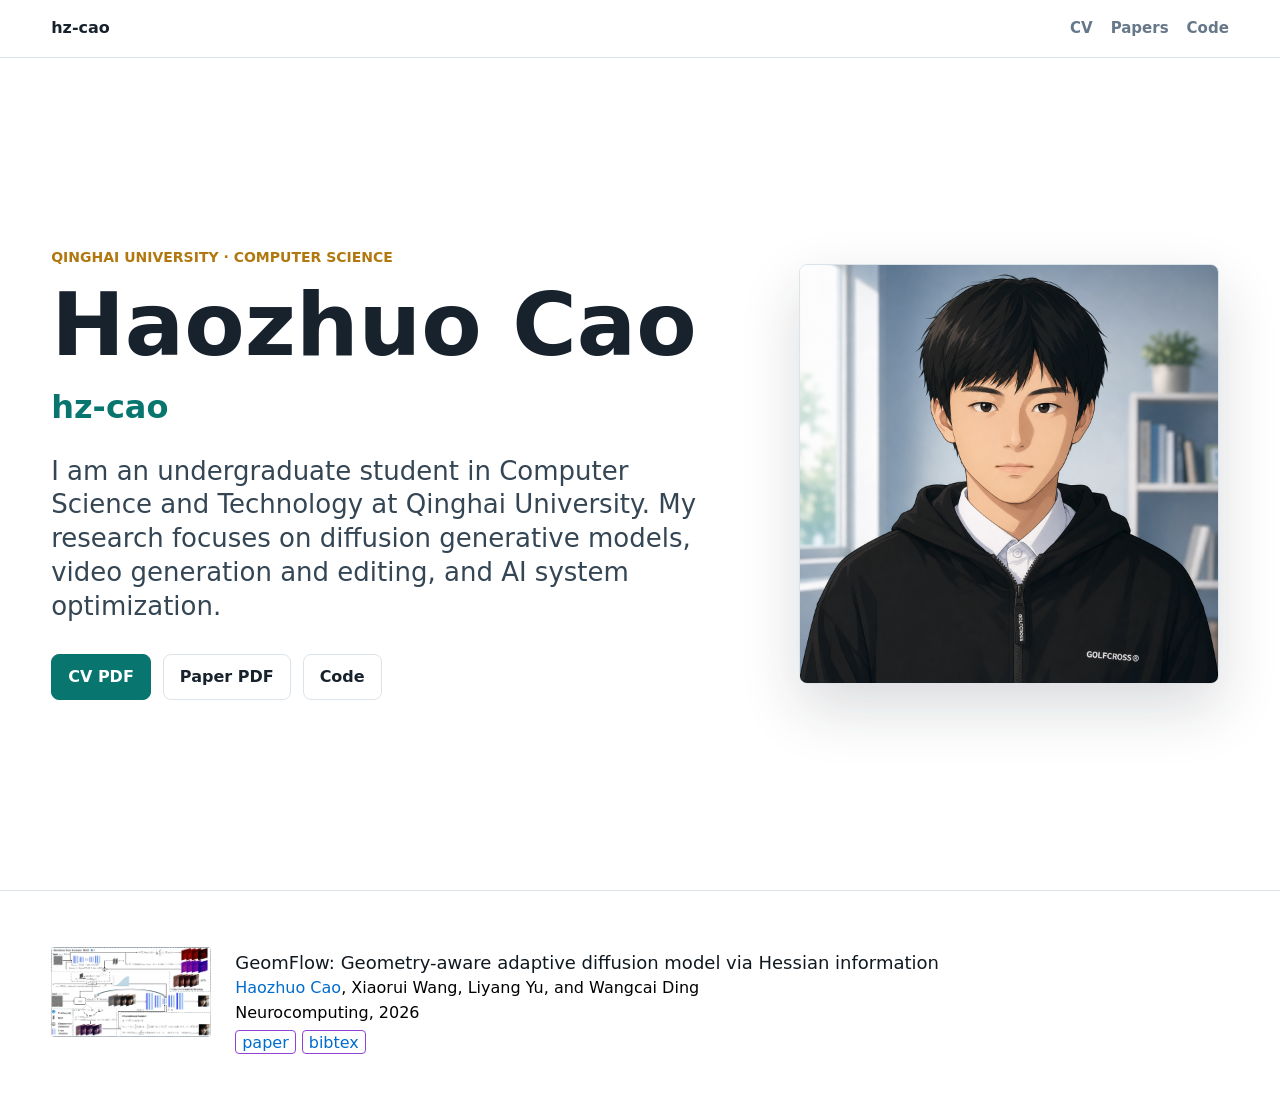
==== index.html @ cae07bd8 "Fix publication thumbnail sizing" ====
<!doctype html>
<html lang="en">
  <head>
    <meta charset="utf-8" />
    <meta name="viewport" content="width=device-width, initial-scale=1" />
    <meta
      name="description"
      content="Personal homepage of hz-cao, focusing on diffusion generative models and video editing."
    />
    <title>hz-cao</title>
    <link rel="stylesheet" href="styles.css?v=20260729-2" />
  </head>
  <body>
    <header class="site-header">
      <a class="brand" href="#">hz-cao</a>
      <nav aria-label="Primary links">
        <a href="assets/resume.pdf">CV</a>
        <a href="#publications">Papers</a>
        <a href="https://github.com/hz-cao/GeomFlow">Code</a>
      </nav>
    </header>

    <main>
      <section class="profile">
        <div class="profile-copy">
          <p class="eyebrow">Qinghai University &middot; Computer Science</p>
          <h1>Haozhuo Cao</h1>
          <p class="handle">hz-cao</p>
          <p class="intro">
            I am an undergraduate student in Computer Science and Technology at Qinghai University.
            My research focuses on diffusion generative models, video generation and editing, and
            AI system optimization.
          </p>
          <div class="actions" aria-label="Profile links">
            <a class="button primary" href="assets/resume.pdf">CV PDF</a>
            <a class="button" href="assets/geomflow-paper.pdf">Paper PDF</a>
            <a class="button" href="https://github.com/hz-cao/GeomFlow">Code</a>
          </div>
        </div>
        <figure class="portrait">
          <img src="assets/profile.png" alt="Portrait of Haozhuo Cao." />
        </figure>
      </section>

      <section class="publications" id="publications" aria-labelledby="publications-title">
        <div class="section-inner">
          <h2 class="sr-only" id="publications-title">Publications</h2>
          <article class="publication">
            <a class="paper-thumb" href="assets/geomflow-paper.pdf" aria-label="Open GeomFlow paper PDF">
              <img
                src="assets/geomflow-architecture.png"
                alt="Thumbnail of the GeomFlow architecture diagram."
              />
            </a>
            <div class="paper-copy">
              <h3>GeomFlow: Geometry-aware adaptive diffusion model via Hessian information</h3>
              <p class="paper-authors">
                <a href="#">Haozhuo Cao</a>, Xiaorui Wang, Liyang Yu, and Wangcai Ding
              </p>
              <p class="paper-venue">Neurocomputing, 2026</p>
              <div class="paper-links" aria-label="GeomFlow publication links">
                <a href="assets/geomflow-paper.pdf">paper</a>
                <a href="assets/geomflow.bib">bibtex</a>
              </div>
            </div>
          </article>
        </div>
      </section>
    </main>
  </body>
</html>
---- styles.css ----
:root {
  color-scheme: light;
  --ink: #18222d;
  --soft-ink: #344554;
  --muted: #667789;
  --line: #dce4ea;
  --paper: #ffffff;
  --panel: #f6f8fa;
  --accent: #08766f;
  --accent-dark: #075a55;
  --gold: #b1780f;
  --link: #006ccf;
  --link-border: #8e43d6;
}

* {
  box-sizing: border-box;
}

body {
  margin: 0;
  color: var(--ink);
  background: var(--paper);
  font-family: Inter, ui-sans-serif, system-ui, -apple-system, BlinkMacSystemFont, "Segoe UI", sans-serif;
  line-height: 1.55;
}

a {
  color: inherit;
}

.site-header {
  position: sticky;
  top: 0;
  z-index: 10;
  display: flex;
  align-items: center;
  justify-content: space-between;
  gap: 24px;
  padding: 16px clamp(18px, 4vw, 56px);
  border-bottom: 1px solid var(--line);
  background: rgba(255, 255, 255, 0.94);
  backdrop-filter: blur(12px);
}

.brand {
  font-weight: 850;
  text-decoration: none;
  letter-spacing: 0;
}

nav {
  display: flex;
  gap: 18px;
  color: var(--muted);
  font-size: 15px;
  font-weight: 650;
}

nav a {
  text-decoration: none;
}

nav a:hover {
  color: var(--accent-dark);
}

.profile {
  display: grid;
  grid-template-columns: minmax(280px, 1fr) minmax(280px, 430px);
  gap: clamp(32px, 6vw, 92px);
  align-items: center;
  padding: clamp(44px, 7vw, 92px) clamp(18px, 4vw, 56px);
  min-height: calc(100vh - 68px);
}

.eyebrow {
  margin: 0 0 12px;
  color: var(--gold);
  font-size: 14px;
  font-weight: 850;
  text-transform: uppercase;
}

h1,
h2,
h3 {
  margin: 0;
  letter-spacing: 0;
}

h1,
h2 {
  line-height: 1;
}

h1 {
  font-size: clamp(48px, 7vw, 88px);
}

h2 {
  font-size: clamp(34px, 5vw, 52px);
}

.handle {
  margin: 14px 0 0;
  color: var(--accent);
  font-size: clamp(22px, 3vw, 32px);
  font-weight: 800;
}

.intro {
  max-width: 720px;
  margin: 22px 0 0;
  color: var(--soft-ink);
  font-size: clamp(19px, 2.4vw, 26px);
  line-height: 1.3;
}

.actions {
  display: flex;
  flex-wrap: wrap;
  gap: 12px;
  margin-top: 30px;
}

.button {
  display: inline-flex;
  align-items: center;
  justify-content: center;
  min-height: 44px;
  padding: 10px 16px;
  border: 1px solid var(--line);
  border-radius: 8px;
  background: var(--paper);
  color: var(--ink);
  font-weight: 750;
  text-decoration: none;
}

.button.primary {
  border-color: var(--accent);
  background: var(--accent);
  color: #ffffff;
}

.button:hover {
  border-color: var(--accent-dark);
  color: var(--accent-dark);
}

.button.primary:hover {
  background: var(--accent-dark);
  color: #ffffff;
}

.portrait {
  margin: 0;
}

.portrait img {
  display: block;
  width: min(100%, 420px);
  aspect-ratio: 1;
  object-fit: cover;
  border: 1px solid var(--line);
  border-radius: 8px;
  box-shadow: 0 24px 60px rgba(24, 34, 45, 0.16);
}

.publications {
  padding: clamp(36px, 5vw, 56px) clamp(18px, 4vw, 56px);
  border-top: 1px solid var(--line);
  background: var(--paper);
}

.section-inner {
  width: min(100%, 1180px);
  margin: 0 auto;
}

.sr-only {
  position: absolute;
  width: 1px;
  height: 1px;
  padding: 0;
  overflow: hidden;
  clip: rect(0, 0, 0, 0);
  white-space: nowrap;
  border: 0;
}

.publication {
  display: grid;
  grid-template-columns: 160px minmax(0, 1fr);
  gap: 24px;
  align-items: start;
  margin-top: 0;
}

.paper-thumb {
  display: block;
  width: 160px;
  aspect-ratio: 16 / 9;
  overflow: hidden;
  border-radius: 4px;
  background: #ffffff;
}

.paper-thumb img {
  display: block;
  width: 100%;
  height: 100%;
  object-fit: contain;
}

.paper-copy {
  padding-top: 5px;
}

.paper-copy h3 {
  color: #101820;
  font-size: 18px;
  font-weight: 500;
  line-height: 1.25;
}

.paper-authors,
.paper-venue {
  margin: 3px 0 0;
  color: #000000;
  font-size: 16px;
  line-height: 1.35;
}

.paper-authors a {
  color: var(--link);
  text-decoration: none;
}

.paper-authors a:hover {
  text-decoration: underline;
}

.paper-links {
  display: flex;
  flex-wrap: wrap;
  gap: 6px;
  margin-top: 7px;
}

.paper-links a {
  display: inline-flex;
  align-items: center;
  justify-content: center;
  min-height: 24px;
  padding: 1px 6px;
  border: 1px solid var(--link-border);
  border-radius: 4px;
  color: var(--link);
  background: #ffffff;
  font-size: 16px;
  line-height: 1.2;
  text-decoration: none;
}

.paper-links a:hover {
  border-color: var(--link);
  background: #f5f9ff;
}

@media (max-width: 900px) {
  .site-header {
    align-items: flex-start;
    flex-direction: column;
  }

  .profile {
    grid-template-columns: 1fr;
    min-height: auto;
  }

  .portrait {
    order: -1;
  }

  .portrait img {
    width: min(100%, 340px);
  }
}

@media (max-width: 640px) {
  .publication {
    grid-template-columns: 1fr;
    gap: 14px;
  }

  .paper-thumb {
    width: min(100%, 220px);
  }
}

@media (max-width: 520px) {
  nav {
    flex-wrap: wrap;
  }

  .button {
    width: 100%;
  }
}
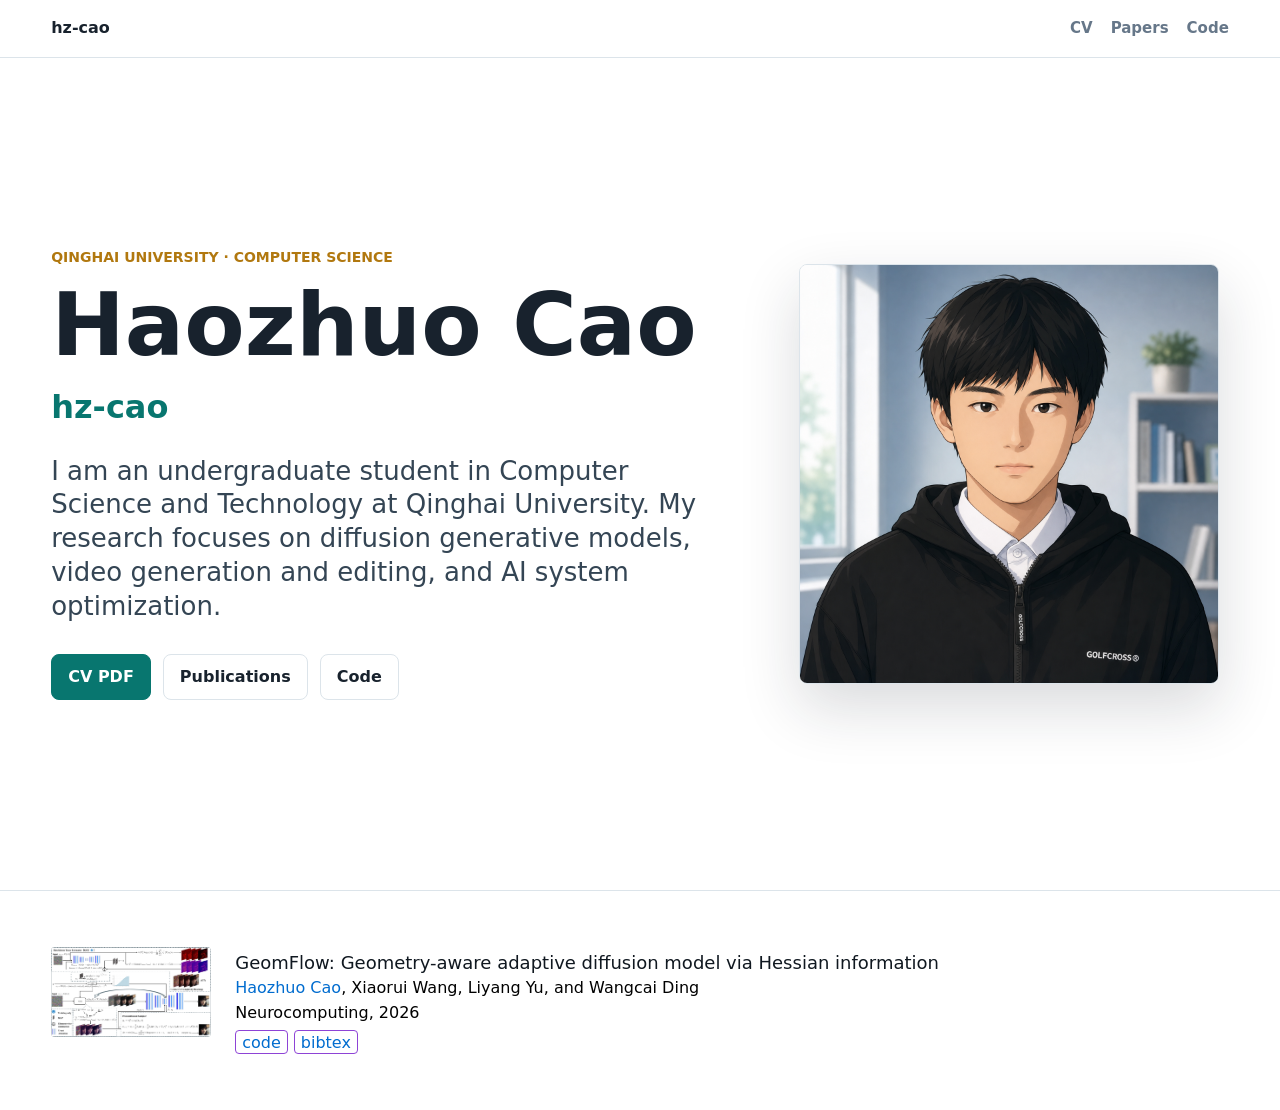
==== commit b77eb37a: "Replace paper links with code" ====
--- a/index.html
+++ b/index.html
@@ -33,7 +33,7 @@
           </p>
           <div class="actions" aria-label="Profile links">
             <a class="button primary" href="assets/resume.pdf">CV PDF</a>
-            <a class="button" href="assets/geomflow-paper.pdf">Paper PDF</a>
+            <a class="button" href="#publications">Publications</a>
             <a class="button" href="https://github.com/hz-cao/GeomFlow">Code</a>
           </div>
         </div>
@@ -46,7 +46,7 @@
         <div class="section-inner">
           <h2 class="sr-only" id="publications-title">Publications</h2>
           <article class="publication">
-            <a class="paper-thumb" href="assets/geomflow-paper.pdf" aria-label="Open GeomFlow paper PDF">
+            <a class="paper-thumb" href="https://github.com/hz-cao/GeomFlow" aria-label="Open GeomFlow code repository">
               <img
                 src="assets/geomflow-architecture.png"
                 alt="Thumbnail of the GeomFlow architecture diagram."
@@ -59,7 +59,7 @@
               </p>
               <p class="paper-venue">Neurocomputing, 2026</p>
               <div class="paper-links" aria-label="GeomFlow publication links">
-                <a href="assets/geomflow-paper.pdf">paper</a>
+                <a href="https://github.com/hz-cao/GeomFlow">code</a>
                 <a href="assets/geomflow.bib">bibtex</a>
               </div>
             </div>
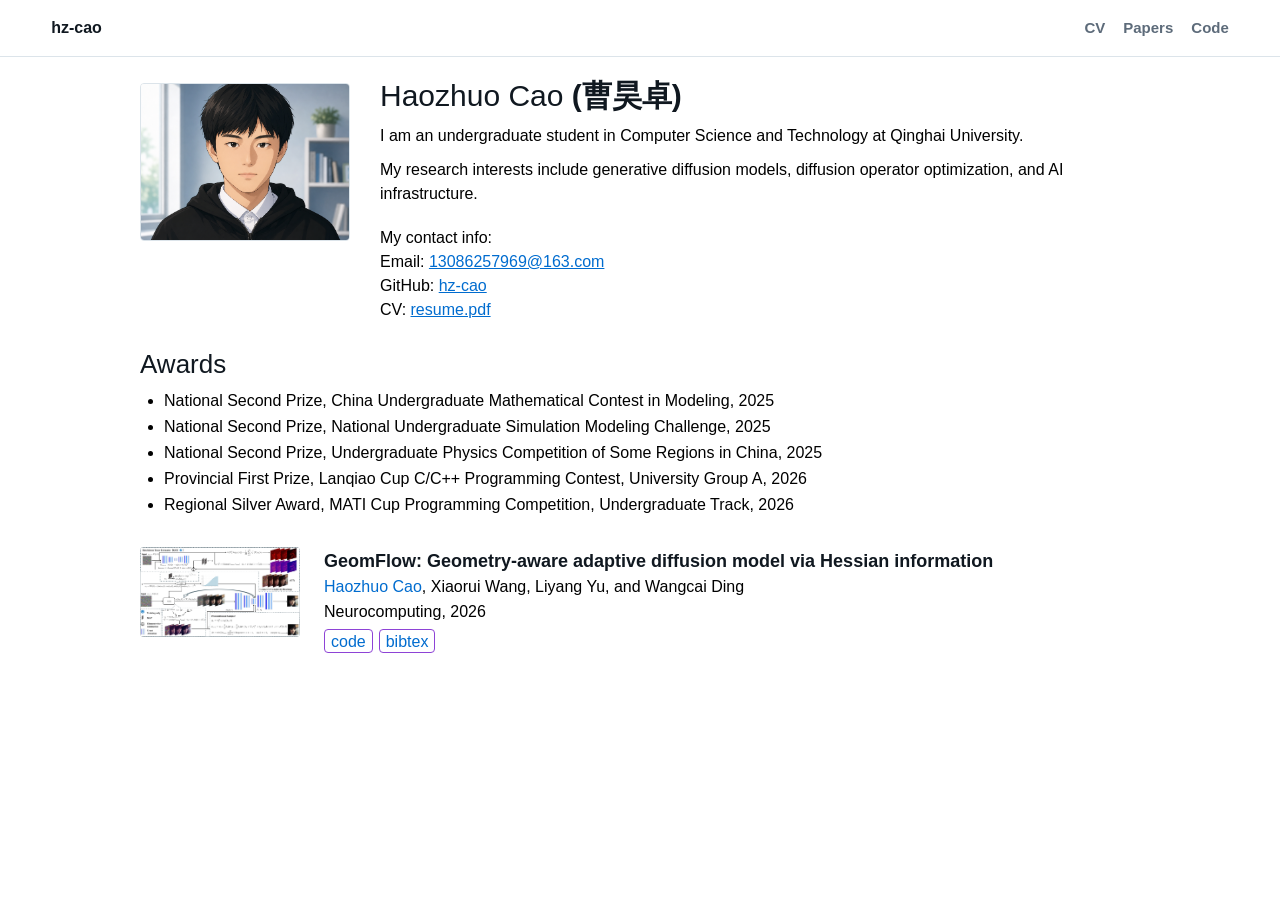
==== commit 2bf68620: "Update academic profile layout" ====
--- a/index.html
+++ b/index.html
@@ -5,10 +5,10 @@
     <meta name="viewport" content="width=device-width, initial-scale=1" />
     <meta
       name="description"
-      content="Personal homepage of hz-cao, focusing on diffusion generative models and video editing."
+      content="Personal homepage of Haozhuo Cao, focusing on generative diffusion models, operator optimization, and AI infrastructure."
     />
     <title>hz-cao</title>
-    <link rel="stylesheet" href="styles.css?v=20260729-2" />
+    <link rel="stylesheet" href="styles.css?v=20260729-4" />
   </head>
   <body>
     <header class="site-header">
@@ -22,24 +22,39 @@
 
     <main>
       <section class="profile">
-        <div class="profile-copy">
-          <p class="eyebrow">Qinghai University &middot; Computer Science</p>
-          <h1>Haozhuo Cao</h1>
-          <p class="handle">hz-cao</p>
-          <p class="intro">
-            I am an undergraduate student in Computer Science and Technology at Qinghai University.
-            My research focuses on diffusion generative models, video generation and editing, and
-            AI system optimization.
-          </p>
-          <div class="actions" aria-label="Profile links">
-            <a class="button primary" href="assets/resume.pdf">CV PDF</a>
-            <a class="button" href="#publications">Publications</a>
-            <a class="button" href="https://github.com/hz-cao/GeomFlow">Code</a>
-          </div>
-        </div>
         <figure class="portrait">
           <img src="assets/profile.png" alt="Portrait of Haozhuo Cao." />
         </figure>
+        <div class="profile-copy">
+          <h1>Haozhuo Cao <span>(曹昊卓)</span></h1>
+          <p>
+            I am an undergraduate student in Computer Science and Technology at Qinghai
+            University.
+          </p>
+          <p>
+            My research interests include generative diffusion models, diffusion operator
+            optimization, and AI infrastructure.
+          </p>
+          <p class="contact-info">
+            My contact info:<br />
+            Email: <a href="mailto:13086257969@163.com">13086257969@163.com</a><br />
+            GitHub: <a href="https://github.com/hz-cao">hz-cao</a><br />
+            CV: <a href="assets/resume.pdf">resume.pdf</a>
+          </p>
+        </div>
+      </section>
+
+      <section class="awards" aria-labelledby="awards-title">
+        <div class="section-inner">
+          <h2 id="awards-title">Awards</h2>
+          <ul>
+            <li>National Second Prize, China Undergraduate Mathematical Contest in Modeling, 2025</li>
+            <li>National Second Prize, National Undergraduate Simulation Modeling Challenge, 2025</li>
+            <li>National Second Prize, Undergraduate Physics Competition of Some Regions in China, 2025</li>
+            <li>Provincial First Prize, Lanqiao Cup C/C++ Programming Contest, University Group A, 2026</li>
+            <li>Regional Silver Award, MATI Cup Programming Competition, Undergraduate Track, 2026</li>
+          </ul>
+        </div>
       </section>
 
       <section class="publications" id="publications" aria-labelledby="publications-title">
--- a/styles.css
+++ b/styles.css
@@ -1,14 +1,9 @@
 :root {
   color-scheme: light;
-  --ink: #18222d;
-  --soft-ink: #344554;
-  --muted: #667789;
+  --ink: #101820;
+  --muted: #5d6b7a;
   --line: #dce4ea;
   --paper: #ffffff;
-  --panel: #f6f8fa;
-  --accent: #08766f;
-  --accent-dark: #075a55;
-  --gold: #b1780f;
   --link: #006ccf;
   --link-border: #8e43d6;
 }
@@ -21,12 +16,12 @@
   margin: 0;
   color: var(--ink);
   background: var(--paper);
-  font-family: Inter, ui-sans-serif, system-ui, -apple-system, BlinkMacSystemFont, "Segoe UI", sans-serif;
-  line-height: 1.55;
+  font-family: Arial, Helvetica, sans-serif;
+  line-height: 1.5;
 }
 
 a {
-  color: inherit;
+  color: var(--link);
 }
 
 .site-header {
@@ -44,9 +39,11 @@
 }
 
 .brand {
-  font-weight: 850;
+  color: var(--ink);
+  font-weight: 700;
   text-decoration: none;
   letter-spacing: 0;
+  white-space: nowrap;
 }
 
 nav {
@@ -58,28 +55,43 @@
 }
 
 nav a {
+  color: inherit;
   text-decoration: none;
 }
 
 nav a:hover {
-  color: var(--accent-dark);
+  color: var(--link);
+}
+
+main {
+  padding: 26px clamp(18px, 5vw, 70px) 56px;
+}
+
+.profile,
+.section-inner {
+  width: min(100%, 1000px);
+  margin: 0 auto;
 }
 
 .profile {
   display: grid;
-  grid-template-columns: minmax(280px, 1fr) minmax(280px, 430px);
-  gap: clamp(32px, 6vw, 92px);
-  align-items: center;
-  padding: clamp(44px, 7vw, 92px) clamp(18px, 4vw, 56px);
-  min-height: calc(100vh - 68px);
-}
-
-.eyebrow {
-  margin: 0 0 12px;
-  color: var(--gold);
-  font-size: 14px;
-  font-weight: 850;
-  text-transform: uppercase;
+  grid-template-columns: 210px minmax(0, 1fr);
+  gap: 30px;
+  align-items: start;
+}
+
+.portrait {
+  margin: 0;
+}
+
+.portrait img {
+  display: block;
+  width: 210px;
+  aspect-ratio: 4 / 3;
+  object-fit: cover;
+  object-position: center 20%;
+  border: 1px solid var(--line);
+  border-radius: 4px;
 }
 
 h1,
@@ -89,94 +101,52 @@
   letter-spacing: 0;
 }
 
-h1,
+h1 {
+  margin-top: -5px;
+  font-size: 30px;
+  font-weight: 500;
+  line-height: 1.2;
+}
+
+h1 span {
+  font-weight: 600;
+}
+
 h2 {
-  line-height: 1;
-}
-
-h1 {
-  font-size: clamp(48px, 7vw, 88px);
-}
-
-h2 {
-  font-size: clamp(34px, 5vw, 52px);
-}
-
-.handle {
-  margin: 14px 0 0;
-  color: var(--accent);
-  font-size: clamp(22px, 3vw, 32px);
-  font-weight: 800;
-}
-
-.intro {
-  max-width: 720px;
-  margin: 22px 0 0;
-  color: var(--soft-ink);
-  font-size: clamp(19px, 2.4vw, 26px);
-  line-height: 1.3;
-}
-
-.actions {
-  display: flex;
-  flex-wrap: wrap;
-  gap: 12px;
-  margin-top: 30px;
-}
-
-.button {
-  display: inline-flex;
-  align-items: center;
-  justify-content: center;
-  min-height: 44px;
-  padding: 10px 16px;
-  border: 1px solid var(--line);
-  border-radius: 8px;
-  background: var(--paper);
-  color: var(--ink);
-  font-weight: 750;
-  text-decoration: none;
-}
-
-.button.primary {
-  border-color: var(--accent);
-  background: var(--accent);
-  color: #ffffff;
-}
-
-.button:hover {
-  border-color: var(--accent-dark);
-  color: var(--accent-dark);
-}
-
-.button.primary:hover {
-  background: var(--accent-dark);
-  color: #ffffff;
-}
-
-.portrait {
-  margin: 0;
-}
-
-.portrait img {
-  display: block;
-  width: min(100%, 420px);
-  aspect-ratio: 1;
-  object-fit: cover;
-  border: 1px solid var(--line);
-  border-radius: 8px;
-  box-shadow: 0 24px 60px rgba(24, 34, 45, 0.16);
+  font-size: 26px;
+  font-weight: 400;
+  line-height: 1.25;
+}
+
+.profile-copy p {
+  margin: 10px 0 0;
+  color: #000000;
+  font-size: 16px;
+  line-height: 1.5;
+}
+
+.profile-copy .contact-info {
+  margin-top: 20px;
+}
+
+.awards {
+  padding-top: 26px;
+}
+
+.awards ul {
+  margin: 8px 0 0;
+  padding-left: 24px;
+}
+
+.awards li {
+  margin: 3px 0;
+  color: #000000;
+  font-size: 16px;
+  line-height: 1.45;
 }
 
 .publications {
-  padding: clamp(36px, 5vw, 56px) clamp(18px, 4vw, 56px);
-  border-top: 1px solid var(--line);
-  background: var(--paper);
-}
-
-.section-inner {
-  width: min(100%, 1180px);
-  margin: 0 auto;
+  padding-top: 28px;
 }
 
 .sr-only {
@@ -195,7 +165,6 @@
   grid-template-columns: 160px minmax(0, 1fr);
   gap: 24px;
   align-items: start;
-  margin-top: 0;
 }
 
 .paper-thumb {
@@ -215,13 +184,13 @@
 }
 
 .paper-copy {
-  padding-top: 5px;
+  padding-top: 3px;
 }
 
 .paper-copy h3 {
   color: #101820;
   font-size: 18px;
-  font-weight: 500;
+  font-weight: 600;
   line-height: 1.25;
 }
 
@@ -234,7 +203,6 @@
 }
 
 .paper-authors a {
-  color: var(--link);
   text-decoration: none;
 }
 
@@ -269,27 +237,29 @@
   background: #f5f9ff;
 }
 
-@media (max-width: 900px) {
+@media (max-width: 720px) {
   .site-header {
-    align-items: flex-start;
-    flex-direction: column;
+    align-items: center;
+    flex-direction: row;
+    gap: 12px;
+  }
+
+  nav {
+    flex-wrap: wrap;
+    justify-content: flex-end;
+    gap: 12px;
+    font-size: 14px;
   }
 
   .profile {
     grid-template-columns: 1fr;
-    min-height: auto;
-  }
-
-  .portrait {
-    order: -1;
+    gap: 18px;
   }
 
   .portrait img {
-    width: min(100%, 340px);
-  }
-}
-
-@media (max-width: 640px) {
+    width: min(100%, 220px);
+  }
+
   .publication {
     grid-template-columns: 1fr;
     gap: 14px;
@@ -299,13 +269,3 @@
     width: min(100%, 220px);
   }
 }
-
-@media (max-width: 520px) {
-  nav {
-    flex-wrap: wrap;
-  }
-
-  .button {
-    width: 100%;
-  }
-}
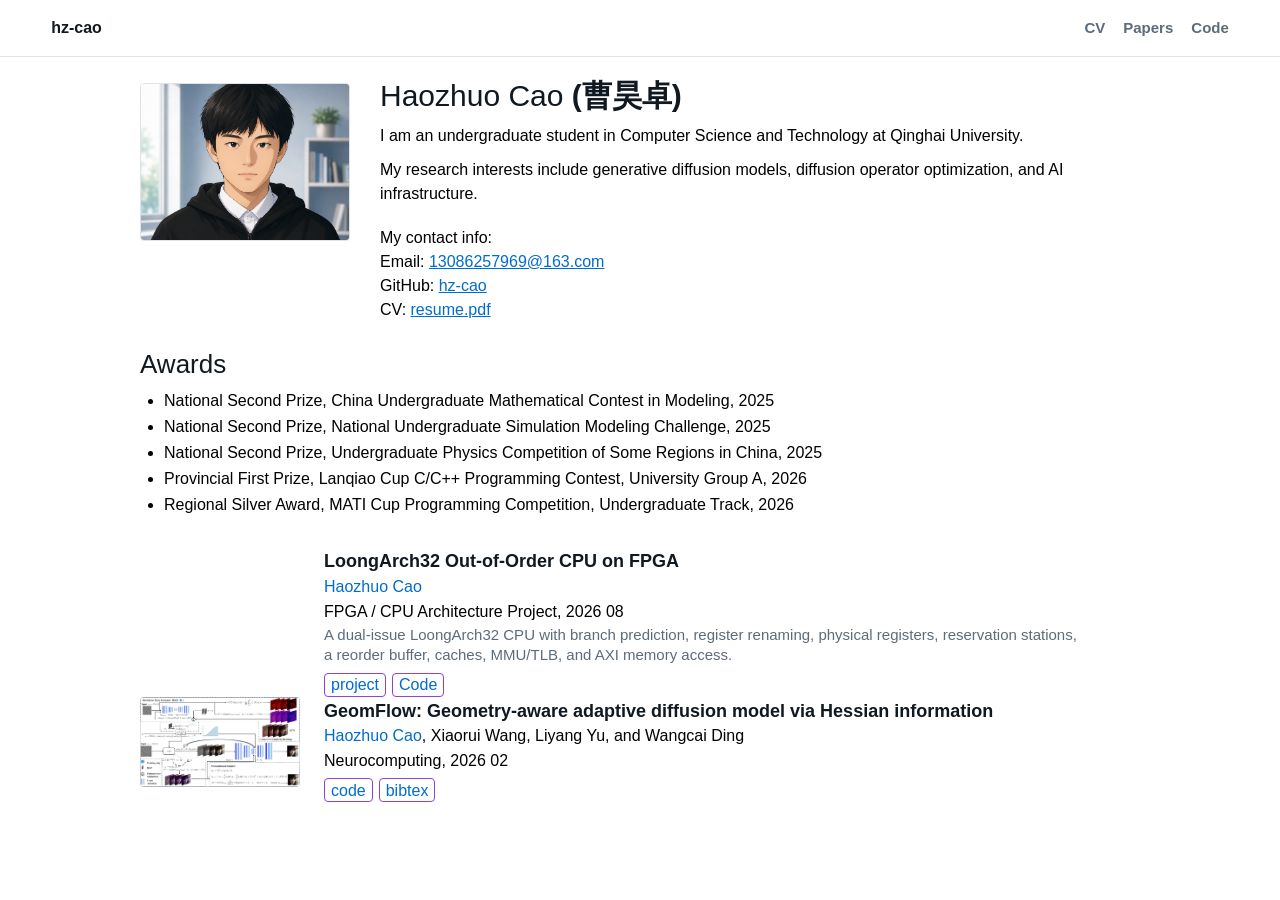
==== commit 23875ce7: "Add CPU Kernel FPGA project and update publication page" ====
--- a/index.html
+++ b/index.html
@@ -5,10 +5,10 @@
     <meta name="viewport" content="width=device-width, initial-scale=1" />
     <meta
       name="description"
-      content="Personal homepage of Haozhuo Cao, focusing on generative diffusion models, operator optimization, and AI infrastructure."
+      content="Personal homepage of Haozhuo Cao, featuring research papers and an FPGA CPU architecture project."
     />
     <title>hz-cao</title>
-    <link rel="stylesheet" href="styles.css?v=20260729-4" />
+    <link rel="stylesheet" href="styles.css?v=20260804-1" />
   </head>
   <body>
     <header class="site-header">
@@ -61,6 +61,30 @@
         <div class="section-inner">
           <h2 class="sr-only" id="publications-title">Publications</h2>
           <article class="publication">
+            <a class="paper-thumb" href="projects/cpu-kernel/" aria-label="Open the CPU Kernel FPGA project page">
+              <img
+                src="assets/cpu_kernel.svg"
+                alt="CPU Kernel project cover graphic."
+              />
+            </a>
+            <div class="paper-copy">
+              <h3>LoongArch32 Out-of-Order CPU on FPGA</h3>
+              <p class="paper-authors">
+                <a href="https://github.com/hz-cao">Haozhuo Cao</a>
+              </p>
+              <p class="paper-venue">FPGA / CPU Architecture Project, 2026 08</p>
+              <p class="paper-summary">
+                A dual-issue LoongArch32 CPU with branch prediction, register renaming,
+                physical registers, reservation stations, a reorder buffer, caches, MMU/TLB,
+                and AXI memory access.
+              </p>
+              <div class="paper-links" aria-label="CPU Kernel project links">
+                <a href="projects/cpu-kernel/">project</a>
+                <a href="https://github.com/hz-cao/hz-cao.github.io/tree/main/projects/cpu-kernel/source">Code</a>
+              </div>
+            </div>
+          </article>
+          <article class="publication">
             <a class="paper-thumb" href="https://github.com/hz-cao/GeomFlow" aria-label="Open GeomFlow code repository">
               <img
                 src="assets/geomflow-architecture.png"
@@ -72,7 +96,7 @@
               <p class="paper-authors">
                 <a href="#">Haozhuo Cao</a>, Xiaorui Wang, Liyang Yu, and Wangcai Ding
               </p>
-              <p class="paper-venue">Neurocomputing, 2026</p>
+              <p class="paper-venue">Neurocomputing, 2026 02</p>
               <div class="paper-links" aria-label="GeomFlow publication links">
                 <a href="https://github.com/hz-cao/GeomFlow">code</a>
                 <a href="assets/geomflow.bib">bibtex</a>
--- a/styles.css
+++ b/styles.css
@@ -195,11 +195,132 @@
 }
 
 .paper-authors,
-.paper-venue {
+.paper-venue,
+.paper-summary {
   margin: 3px 0 0;
   color: #000000;
   font-size: 16px;
   line-height: 1.35;
+}
+
+.paper-summary {
+  max-width: 760px;
+  color: var(--muted);
+  font-size: 15px;
+}
+
+.project-page {
+  width: min(100%, 1000px);
+  margin: 0 auto;
+}
+
+.project-hero {
+  display: grid;
+  grid-template-columns: minmax(180px, 360px) minmax(0, 1fr);
+  gap: 34px;
+  align-items: center;
+  padding: 22px 0 32px;
+  border-bottom: 1px solid var(--line);
+}
+
+.project-hero img {
+  display: block;
+  width: 100%;
+  height: 72px;
+  object-fit: contain;
+}
+
+.project-kicker,
+.project-author {
+  margin: 0;
+  color: var(--muted);
+  font-size: 15px;
+}
+
+.project-hero h1 {
+  margin: 5px 0 8px;
+  font-size: 30px;
+}
+
+.project-links {
+  display: flex;
+  flex-wrap: wrap;
+  gap: 8px;
+  margin-top: 16px;
+}
+
+.project-button {
+  display: inline-flex;
+  align-items: center;
+  min-height: 28px;
+  padding: 2px 9px;
+  border: 1px solid var(--link-border);
+  border-radius: 4px;
+  color: var(--link);
+  text-decoration: none;
+}
+
+.project-section {
+  padding-top: 28px;
+}
+
+.project-section h2 {
+  margin-bottom: 8px;
+  font-size: 23px;
+}
+
+.project-section p,
+.project-section li {
+  color: #000000;
+  font-size: 16px;
+}
+
+.project-section ol {
+  margin: 8px 0;
+  padding-left: 24px;
+}
+
+.project-section code {
+  padding: 1px 4px;
+  border-radius: 3px;
+  background: #f3f6f8;
+  font-family: Consolas, 'Courier New', monospace;
+  font-size: 0.9em;
+}
+
+.project-section pre {
+  overflow-x: auto;
+  margin: 10px 0 14px;
+  padding: 12px 14px;
+  border: 1px solid var(--line);
+  border-radius: 4px;
+  background: #f8fafb;
+}
+
+.project-section pre code {
+  padding: 0;
+  background: transparent;
+  color: var(--ink);
+  font-size: 14px;
+}
+
+.project-grid {
+  display: grid;
+  grid-template-columns: repeat(2, minmax(0, 1fr));
+  gap: 10px 22px;
+}
+
+.project-grid div {
+  display: flex;
+  flex-direction: column;
+  gap: 2px;
+  padding: 10px 0;
+  border-bottom: 1px solid var(--line);
+}
+
+.project-grid span {
+  color: var(--muted);
+  font-size: 15px;
 }
 
 .paper-authors a {
@@ -268,4 +389,13 @@
   .paper-thumb {
     width: min(100%, 220px);
   }
-}
+
+  .project-hero {
+    grid-template-columns: 1fr;
+    gap: 18px;
+  }
+
+  .project-grid {
+    grid-template-columns: 1fr;
+  }
+}
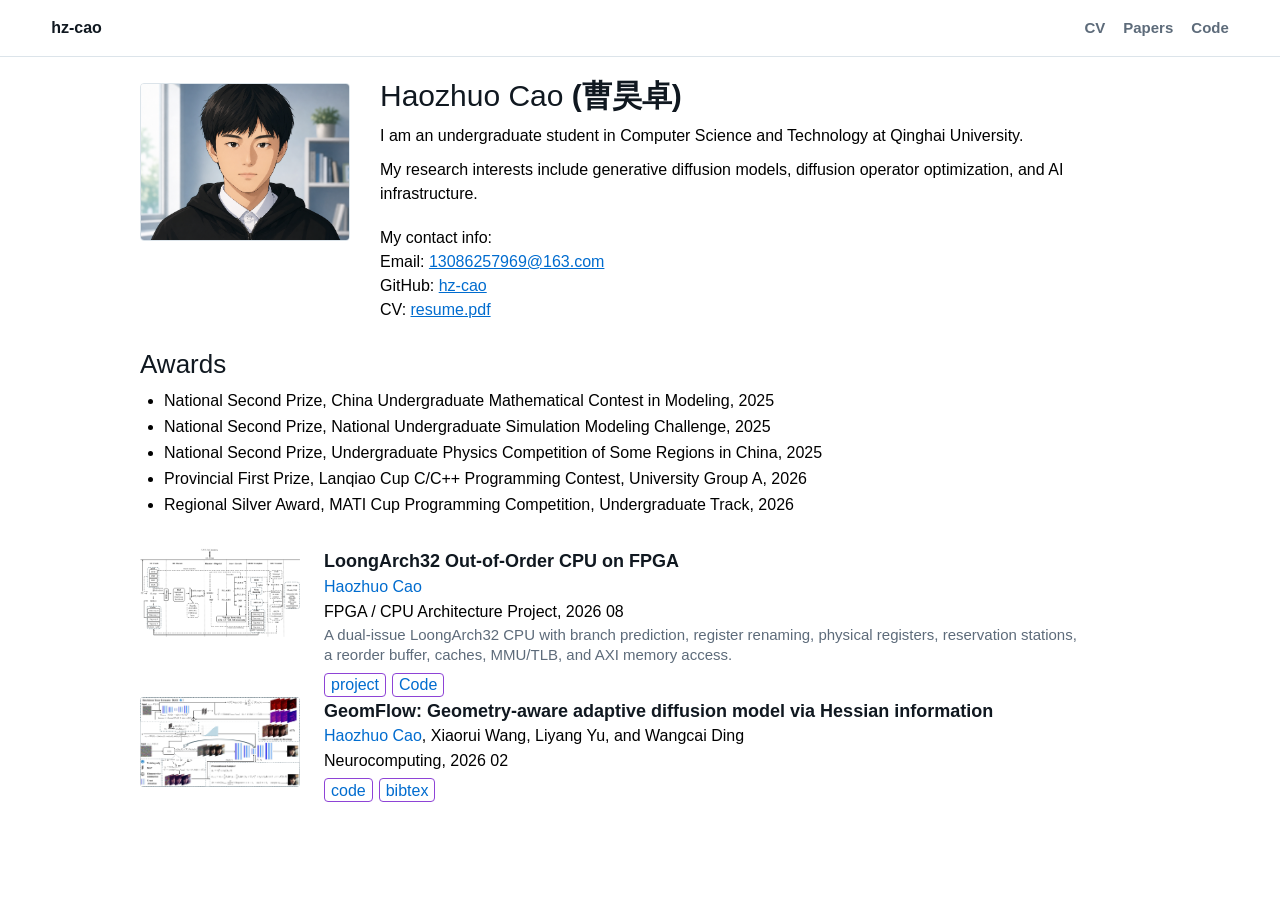
==== commit 6a11d343: "Use PDF architecture cover and show board test photo" ====
--- a/index.html
+++ b/index.html
@@ -63,8 +63,8 @@
           <article class="publication">
             <a class="paper-thumb" href="projects/cpu-kernel/" aria-label="Open the CPU Kernel FPGA project page">
               <img
-                src="assets/cpu_kernel.svg"
-                alt="CPU Kernel project cover graphic."
+                src="assets/cpu_kernel_cover.png"
+                alt="LoongArch32 CPU architecture cover."
               />
             </a>
             <div class="paper-copy">
@@ -80,7 +80,7 @@
               </p>
               <div class="paper-links" aria-label="CPU Kernel project links">
                 <a href="projects/cpu-kernel/">project</a>
-                <a href="https://github.com/hz-cao/hz-cao.github.io/tree/main/projects/cpu-kernel/source">Code</a>
+                <a href="https://github.com/hz-cao/cpu-kernel">Code</a>
               </div>
             </div>
           </article>
--- a/styles.css
+++ b/styles.css
@@ -321,6 +321,26 @@
 .project-grid span {
   color: var(--muted);
   font-size: 15px;
+}
+
+.evidence-feature {
+  margin: 18px 0 22px;
+}
+
+.evidence-feature img {
+  display: block;
+  width: min(100%, 760px);
+  max-height: 620px;
+  object-fit: contain;
+  object-position: left top;
+  border: 1px solid #d9d9d9;
+  background: #f5f5f5;
+}
+
+.evidence-feature figcaption {
+  color: var(--muted);
+  font-size: 14px;
+  margin-top: 7px;
 }
 
 .paper-authors a {
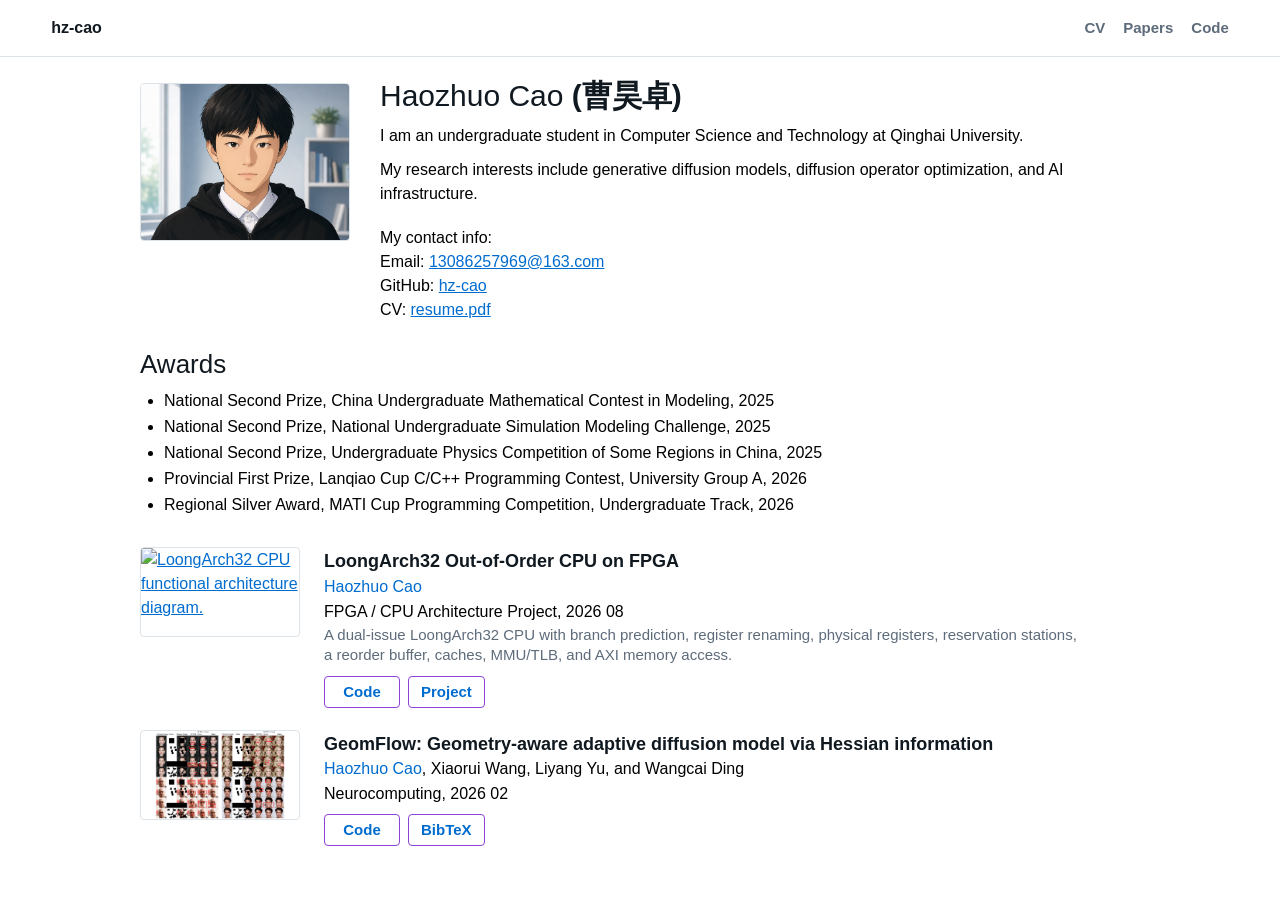
==== commit 8f754076: "Update project covers and link order" ====
--- a/index.html
+++ b/index.html
@@ -1,110 +1,79 @@
 <!doctype html>
 <html lang="en">
-  <head>
-    <meta charset="utf-8" />
-    <meta name="viewport" content="width=device-width, initial-scale=1" />
-    <meta
-      name="description"
-      content="Personal homepage of Haozhuo Cao, featuring research papers and an FPGA CPU architecture project."
-    />
-    <title>hz-cao</title>
-    <link rel="stylesheet" href="styles.css?v=20260804-1" />
-  </head>
-  <body>
-    <header class="site-header">
-      <a class="brand" href="#">hz-cao</a>
-      <nav aria-label="Primary links">
-        <a href="assets/resume.pdf">CV</a>
-        <a href="#publications">Papers</a>
-        <a href="https://github.com/hz-cao/GeomFlow">Code</a>
-      </nav>
-    </header>
-
-    <main>
-      <section class="profile">
-        <figure class="portrait">
-          <img src="assets/profile.png" alt="Portrait of Haozhuo Cao." />
-        </figure>
-        <div class="profile-copy">
-          <h1>Haozhuo Cao <span>(曹昊卓)</span></h1>
-          <p>
-            I am an undergraduate student in Computer Science and Technology at Qinghai
-            University.
-          </p>
-          <p>
-            My research interests include generative diffusion models, diffusion operator
-            optimization, and AI infrastructure.
-          </p>
-          <p class="contact-info">
-            My contact info:<br />
-            Email: <a href="mailto:13086257969@163.com">13086257969@163.com</a><br />
-            GitHub: <a href="https://github.com/hz-cao">hz-cao</a><br />
-            CV: <a href="assets/resume.pdf">resume.pdf</a>
-          </p>
-        </div>
-      </section>
-
-      <section class="awards" aria-labelledby="awards-title">
-        <div class="section-inner">
-          <h2 id="awards-title">Awards</h2>
-          <ul>
-            <li>National Second Prize, China Undergraduate Mathematical Contest in Modeling, 2025</li>
-            <li>National Second Prize, National Undergraduate Simulation Modeling Challenge, 2025</li>
-            <li>National Second Prize, Undergraduate Physics Competition of Some Regions in China, 2025</li>
-            <li>Provincial First Prize, Lanqiao Cup C/C++ Programming Contest, University Group A, 2026</li>
-            <li>Regional Silver Award, MATI Cup Programming Competition, Undergraduate Track, 2026</li>
-          </ul>
-        </div>
-      </section>
-
-      <section class="publications" id="publications" aria-labelledby="publications-title">
-        <div class="section-inner">
-          <h2 class="sr-only" id="publications-title">Publications</h2>
-          <article class="publication">
-            <a class="paper-thumb" href="projects/cpu-kernel/" aria-label="Open the CPU Kernel FPGA project page">
-              <img
-                src="assets/cpu_kernel_cover.png"
-                alt="LoongArch32 CPU architecture cover."
-              />
-            </a>
-            <div class="paper-copy">
-              <h3>LoongArch32 Out-of-Order CPU on FPGA</h3>
-              <p class="paper-authors">
-                <a href="https://github.com/hz-cao">Haozhuo Cao</a>
-              </p>
-              <p class="paper-venue">FPGA / CPU Architecture Project, 2026 08</p>
-              <p class="paper-summary">
-                A dual-issue LoongArch32 CPU with branch prediction, register renaming,
-                physical registers, reservation stations, a reorder buffer, caches, MMU/TLB,
-                and AXI memory access.
-              </p>
-              <div class="paper-links" aria-label="CPU Kernel project links">
-                <a href="projects/cpu-kernel/">project</a>
-                <a href="https://github.com/hz-cao/cpu-kernel">Code</a>
-              </div>
+<head>
+  <meta charset="utf-8" />
+  <meta name="viewport" content="width=device-width, initial-scale=1" />
+  <meta name="description" content="Personal homepage of Haozhuo Cao, featuring research papers and an FPGA CPU architecture project." />
+  <title>hz-cao</title>
+  <link rel="stylesheet" href="styles.css?v=20260813-1" />
+</head>
+<body>
+  <header class="site-header">
+    <a class="brand" href="#">hz-cao</a>
+    <nav aria-label="Primary links">
+      <a href="assets/resume.pdf">CV</a>
+      <a href="#publications">Papers</a>
+      <a href="https://github.com/hz-cao/GeomFlow">Code</a>
+    </nav>
+  </header>
+  <main>
+    <section class="profile">
+      <figure class="portrait">
+        <img src="assets/profile.png" alt="Portrait of Haozhuo Cao." />
+      </figure>
+      <div class="profile-copy">
+        <h1>Haozhuo Cao <span>(曹昊卓)</span></h1>
+        <p>I am an undergraduate student in Computer Science and Technology at Qinghai University.</p>
+        <p>My research interests include generative diffusion models, diffusion operator optimization, and AI infrastructure.</p>
+        <p class="contact-info">My contact info:<br />Email: <a href="mailto:13086257969@163.com">13086257969@163.com</a><br />GitHub: <a href="https://github.com/hz-cao">hz-cao</a><br />CV: <a href="assets/resume.pdf">resume.pdf</a></p>
+      </div>
+    </section>
+    <section class="awards" aria-labelledby="awards-title">
+      <div class="section-inner">
+        <h2 id="awards-title">Awards</h2>
+        <ul>
+          <li>National Second Prize, China Undergraduate Mathematical Contest in Modeling, 2025</li>
+          <li>National Second Prize, National Undergraduate Simulation Modeling Challenge, 2025</li>
+          <li>National Second Prize, Undergraduate Physics Competition of Some Regions in China, 2025</li>
+          <li>Provincial First Prize, Lanqiao Cup C/C++ Programming Contest, University Group A, 2026</li>
+          <li>Regional Silver Award, MATI Cup Programming Competition, Undergraduate Track, 2026</li>
+        </ul>
+      </div>
+    </section>
+    <section class="publications" id="publications" aria-labelledby="publications-title">
+      <div class="section-inner">
+        <h2 class="sr-only" id="publications-title">Publications</h2>
+        <article class="publication">
+          <a class="paper-thumb" href="projects/cpu-kernel/" aria-label="Open the CPU Kernel FPGA project page">
+            <img src="https://github.com/hz-cao/cpu-kernel/blob/main/evidence/functional/functional-3a.jpg?raw=true" alt="LoongArch32 CPU functional architecture diagram." />
+          </a>
+          <div class="paper-copy">
+            <h3>LoongArch32 Out-of-Order CPU on FPGA</h3>
+            <p class="paper-authors"><a href="https://github.com/hz-cao">Haozhuo Cao</a></p>
+            <p class="paper-venue">FPGA / CPU Architecture Project, 2026 08</p>
+            <p class="paper-summary">A dual-issue LoongArch32 CPU with branch prediction, register renaming, physical registers, reservation stations, a reorder buffer, caches, MMU/TLB, and AXI memory access.</p>
+            <div class="paper-links" aria-label="CPU Kernel project links">
+              <a href="https://github.com/hz-cao/cpu-kernel">Code</a>
+              <a href="projects/cpu-kernel/">Project</a>
             </div>
-          </article>
-          <article class="publication">
-            <a class="paper-thumb" href="https://github.com/hz-cao/GeomFlow" aria-label="Open GeomFlow code repository">
-              <img
-                src="assets/geomflow-architecture.png"
-                alt="Thumbnail of the GeomFlow architecture diagram."
-              />
-            </a>
-            <div class="paper-copy">
-              <h3>GeomFlow: Geometry-aware adaptive diffusion model via Hessian information</h3>
-              <p class="paper-authors">
-                <a href="#">Haozhuo Cao</a>, Xiaorui Wang, Liyang Yu, and Wangcai Ding
-              </p>
-              <p class="paper-venue">Neurocomputing, 2026 02</p>
-              <div class="paper-links" aria-label="GeomFlow publication links">
-                <a href="https://github.com/hz-cao/GeomFlow">code</a>
-                <a href="assets/geomflow.bib">bibtex</a>
-              </div>
+          </div>
+        </article>
+        <article class="publication">
+          <a class="paper-thumb" href="https://github.com/hz-cao/GeomFlow" aria-label="Open GeomFlow code repository">
+            <img src="assets/geomflow-cover.png" alt="GeomFlow image inpainting results." />
+          </a>
+          <div class="paper-copy">
+            <h3>GeomFlow: Geometry-aware adaptive diffusion model via Hessian information</h3>
+            <p class="paper-authors"><a href="#">Haozhuo Cao</a>, Xiaorui Wang, Liyang Yu, and Wangcai Ding</p>
+            <p class="paper-venue">Neurocomputing, 2026 02</p>
+            <div class="paper-links" aria-label="GeomFlow publication links">
+              <a href="https://github.com/hz-cao/GeomFlow">Code</a>
+              <a href="assets/geomflow.bib">BibTeX</a>
             </div>
-          </article>
-        </div>
-      </section>
-    </main>
-  </body>
+          </div>
+        </article>
+      </div>
+    </section>
+  </main>
+</body>
 </html>
--- a/styles.css
+++ b/styles.css
@@ -8,9 +8,7 @@
   --link-border: #8e43d6;
 }
 
-* {
-  box-sizing: border-box;
-}
+* { box-sizing: border-box; }
 
 body {
   margin: 0;
@@ -20,9 +18,7 @@
   line-height: 1.5;
 }
 
-a {
-  color: var(--link);
-}
+a { color: var(--link); }
 
 .site-header {
   position: sticky;
@@ -46,376 +42,81 @@
   white-space: nowrap;
 }
 
-nav {
-  display: flex;
-  gap: 18px;
-  color: var(--muted);
-  font-size: 15px;
-  font-weight: 650;
-}
+nav { display: flex; gap: 18px; color: var(--muted); font-size: 15px; font-weight: 650; }
+nav a { color: inherit; text-decoration: none; }
+nav a:hover { color: var(--link); }
 
-nav a {
-  color: inherit;
-  text-decoration: none;
-}
-
-nav a:hover {
-  color: var(--link);
-}
-
-main {
-  padding: 26px clamp(18px, 5vw, 70px) 56px;
-}
-
-.profile,
-.section-inner {
-  width: min(100%, 1000px);
-  margin: 0 auto;
-}
-
-.profile {
-  display: grid;
-  grid-template-columns: 210px minmax(0, 1fr);
-  gap: 30px;
-  align-items: start;
-}
-
-.portrait {
-  margin: 0;
-}
-
-.portrait img {
-  display: block;
-  width: 210px;
-  aspect-ratio: 4 / 3;
-  object-fit: cover;
-  object-position: center 20%;
-  border: 1px solid var(--line);
-  border-radius: 4px;
-}
-
-h1,
-h2,
-h3 {
-  margin: 0;
-  letter-spacing: 0;
-}
-
-h1 {
-  margin-top: -5px;
-  font-size: 30px;
-  font-weight: 500;
-  line-height: 1.2;
-}
-
-h1 span {
-  font-weight: 600;
-}
-
-h2 {
-  font-size: 26px;
-  font-weight: 400;
-  line-height: 1.25;
-}
-
-.profile-copy p {
-  margin: 10px 0 0;
-  color: #000000;
-  font-size: 16px;
-  line-height: 1.5;
-}
-
-.profile-copy .contact-info {
-  margin-top: 20px;
-}
-
-.awards {
-  padding-top: 26px;
-}
-
-.awards ul {
-  margin: 8px 0 0;
-  padding-left: 24px;
-}
-
-.awards li {
-  margin: 3px 0;
-  color: #000000;
-  font-size: 16px;
-  line-height: 1.45;
-}
-
-.publications {
-  padding-top: 28px;
-}
-
-.sr-only {
-  position: absolute;
-  width: 1px;
-  height: 1px;
-  padding: 0;
-  overflow: hidden;
-  clip: rect(0, 0, 0, 0);
-  white-space: nowrap;
-  border: 0;
-}
-
-.publication {
-  display: grid;
-  grid-template-columns: 160px minmax(0, 1fr);
-  gap: 24px;
-  align-items: start;
-}
-
-.paper-thumb {
-  display: block;
-  width: 160px;
-  aspect-ratio: 16 / 9;
-  overflow: hidden;
-  border-radius: 4px;
-  background: #ffffff;
-}
-
-.paper-thumb img {
-  display: block;
-  width: 100%;
-  height: 100%;
-  object-fit: contain;
-}
-
-.paper-copy {
-  padding-top: 3px;
-}
-
-.paper-copy h3 {
-  color: #101820;
-  font-size: 18px;
-  font-weight: 600;
-  line-height: 1.25;
-}
-
-.paper-authors,
-.paper-venue,
-.paper-summary {
-  margin: 3px 0 0;
-  color: #000000;
-  font-size: 16px;
-  line-height: 1.35;
-}
-
-.paper-summary {
-  max-width: 760px;
-  color: var(--muted);
-  font-size: 15px;
-}
-
-.project-page {
-  width: min(100%, 1000px);
-  margin: 0 auto;
-}
-
-.project-hero {
-  display: grid;
-  grid-template-columns: minmax(180px, 360px) minmax(0, 1fr);
-  gap: 34px;
-  align-items: center;
-  padding: 22px 0 32px;
-  border-bottom: 1px solid var(--line);
-}
-
-.project-hero img {
-  display: block;
-  width: 100%;
-  height: 72px;
-  object-fit: contain;
-}
-
-.project-kicker,
-.project-author {
-  margin: 0;
-  color: var(--muted);
-  font-size: 15px;
-}
-
-.project-hero h1 {
-  margin: 5px 0 8px;
-  font-size: 30px;
-}
-
-.project-links {
-  display: flex;
-  flex-wrap: wrap;
-  gap: 8px;
-  margin-top: 16px;
-}
-
-.project-button {
-  display: inline-flex;
-  align-items: center;
-  min-height: 28px;
-  padding: 2px 9px;
-  border: 1px solid var(--link-border);
-  border-radius: 4px;
-  color: var(--link);
-  text-decoration: none;
-}
-
-.project-section {
-  padding-top: 28px;
-}
-
-.project-section h2 {
-  margin-bottom: 8px;
-  font-size: 23px;
-}
-
-.project-section p,
-.project-section li {
-  color: #000000;
-  font-size: 16px;
-}
-
-.project-section ol {
-  margin: 8px 0;
-  padding-left: 24px;
-}
-
-.project-section code {
-  padding: 1px 4px;
-  border-radius: 3px;
-  background: #f3f6f8;
-  font-family: Consolas, 'Courier New', monospace;
-  font-size: 0.9em;
-}
-
-.project-section pre {
-  overflow-x: auto;
-  margin: 10px 0 14px;
-  padding: 12px 14px;
-  border: 1px solid var(--line);
-  border-radius: 4px;
-  background: #f8fafb;
-}
-
-.project-section pre code {
-  padding: 0;
-  background: transparent;
-  color: var(--ink);
-  font-size: 14px;
-}
-
-.project-grid {
-  display: grid;
-  grid-template-columns: repeat(2, minmax(0, 1fr));
-  gap: 10px 22px;
-}
-
-.project-grid div {
-  display: flex;
-  flex-direction: column;
-  gap: 2px;
-  padding: 10px 0;
-  border-bottom: 1px solid var(--line);
-}
-
-.project-grid span {
-  color: var(--muted);
-  font-size: 15px;
-}
-
-.evidence-feature {
-  margin: 18px 0 22px;
-}
-
-.evidence-feature img {
-  display: block;
-  width: min(100%, 760px);
-  max-height: 620px;
-  object-fit: contain;
-  object-position: left top;
-  border: 1px solid #d9d9d9;
-  background: #f5f5f5;
-}
-
-.evidence-feature figcaption {
-  color: var(--muted);
-  font-size: 14px;
-  margin-top: 7px;
-}
-
-.paper-authors a {
-  text-decoration: none;
-}
-
-.paper-authors a:hover {
-  text-decoration: underline;
-}
-
-.paper-links {
-  display: flex;
-  flex-wrap: wrap;
-  gap: 6px;
-  margin-top: 7px;
-}
-
+main { padding: 26px clamp(18px, 5vw, 70px) 56px; }
+.profile, .section-inner { width: min(100%, 1000px); margin: 0 auto; }
+.profile { display: grid; grid-template-columns: 210px minmax(0, 1fr); gap: 30px; align-items: start; }
+.portrait { margin: 0; }
+.portrait img { display: block; width: 210px; aspect-ratio: 4 / 3; object-fit: cover; object-position: center 20%; border: 1px solid var(--line); border-radius: 4px; }
+h1, h2, h3 { margin: 0; letter-spacing: 0; }
+h1 { margin-top: -5px; font-size: 30px; font-weight: 500; line-height: 1.2; }
+h1 span { font-weight: 600; }
+h2 { font-size: 26px; font-weight: 400; line-height: 1.25; }
+.profile-copy p { margin: 10px 0 0; color: #000000; font-size: 16px; line-height: 1.5; }
+.profile-copy .contact-info { margin-top: 20px; }
+.awards { padding-top: 26px; }
+.awards ul { margin: 8px 0 0; padding-left: 24px; }
+.awards li { margin: 3px 0; color: #000000; font-size: 16px; line-height: 1.45; }
+.publications { padding-top: 28px; }
+.sr-only { position: absolute; width: 1px; height: 1px; padding: 0; overflow: hidden; clip: rect(0, 0, 0, 0); white-space: nowrap; border: 0; }
+.publication { display: grid; grid-template-columns: 160px minmax(0, 1fr); gap: 24px; align-items: start; }
+.publication + .publication { margin-top: 22px; }
+.paper-thumb { display: block; width: 160px; aspect-ratio: 16 / 9; overflow: hidden; border: 1px solid var(--line); border-radius: 4px; background: #ffffff; }
+.paper-thumb img { display: block; width: 100%; height: 100%; object-fit: contain; }
+.paper-copy { padding-top: 3px; }
+.paper-copy h3 { color: #101820; font-size: 18px; font-weight: 600; line-height: 1.25; }
+.paper-authors, .paper-venue, .paper-summary { margin: 3px 0 0; color: #000000; font-size: 16px; line-height: 1.35; }
+.paper-summary { max-width: 760px; color: var(--muted); font-size: 15px; }
+.paper-authors a { text-decoration: none; }
+.paper-authors a:hover { text-decoration: underline; }
+.paper-links { display: flex; flex-wrap: wrap; gap: 8px; margin-top: 10px; }
 .paper-links a {
   display: inline-flex;
   align-items: center;
   justify-content: center;
-  min-height: 24px;
-  padding: 1px 6px;
+  min-width: 76px;
+  min-height: 32px;
+  padding: 4px 12px;
   border: 1px solid var(--link-border);
   border-radius: 4px;
   color: var(--link);
   background: #ffffff;
-  font-size: 16px;
+  font-size: 15px;
+  font-weight: 600;
   line-height: 1.2;
   text-decoration: none;
 }
-
-.paper-links a:hover {
-  border-color: var(--link);
-  background: #f5f9ff;
+.paper-links a:hover { border-color: var(--link); background: #f5f9ff; }
+.project-page { width: min(100%, 1000px); margin: 0 auto; }
+.project-hero { display: grid; grid-template-columns: minmax(180px, 360px) minmax(0, 1fr); gap: 34px; align-items: center; padding: 22px 0 32px; border-bottom: 1px solid var(--line); }
+.project-hero img { display: block; width: 100%; height: 72px; object-fit: contain; }
+.project-kicker, .project-author { margin: 0; color: var(--muted); font-size: 15px; }
+.project-hero h1 { margin: 5px 0 8px; font-size: 30px; }
+.project-links { display: flex; flex-wrap: wrap; gap: 8px; margin-top: 16px; }
+.project-button { display: inline-flex; align-items: center; min-height: 28px; padding: 2px 9px; border: 1px solid var(--link-border); border-radius: 4px; color: var(--link); text-decoration: none; }
+.project-section { padding-top: 28px; }
+.project-section h2 { margin-bottom: 8px; font-size: 23px; }
+.project-section p, .project-section li { color: #000000; font-size: 16px; }
+.project-section ol { margin: 8px 0; padding-left: 24px; }
+.project-section code { padding: 1px 4px; border-radius: 3px; background: #f3f6f8; font-family: Consolas, 'Courier New', monospace; font-size: 0.9em; }
+.project-section pre { overflow-x: auto; margin: 10px 0 14px; padding: 12px 14px; border: 1px solid var(--line); border-radius: 4px; background: #f8fafb; }
+.project-section pre code { padding: 0; background: transparent; color: var(--ink); font-size: 14px; }
+.project-grid { display: grid; grid-template-columns: repeat(2, minmax(0, 1fr)); gap: 10px 22px; }
+.project-grid div { display: flex; flex-direction: column; gap: 2px; padding: 10px 0; border-bottom: 1px solid var(--line); }
+.project-grid span { color: var(--muted); font-size: 15px; }
+.evidence-feature { margin: 18px 0 22px; }
+.evidence-feature img { display: block; width: min(100%, 760px); max-height: 620px; object-fit: contain; object-position: left top; border: 1px solid #d9d9d9; background: #f5f5f5; }
+.evidence-feature figcaption { color: var(--muted); font-size: 14px; margin-top: 7px; }
+@media (max-width: 720px) {
+  .site-header { align-items: center; flex-direction: row; gap: 12px; }
+  nav { flex-wrap: wrap; justify-content: flex-end; gap: 12px; font-size: 14px; }
+  .profile { grid-template-columns: 1fr; gap: 18px; }
+  .portrait img { width: min(100%, 220px); }
+  .publication { grid-template-columns: 1fr; gap: 14px; }
+  .paper-thumb { width: min(100%, 220px); }
+  .project-hero { grid-template-columns: 1fr; gap: 18px; }
+  .project-grid { grid-template-columns: 1fr; }
 }
-
-@media (max-width: 720px) {
-  .site-header {
-    align-items: center;
-    flex-direction: row;
-    gap: 12px;
-  }
-
-  nav {
-    flex-wrap: wrap;
-    justify-content: flex-end;
-    gap: 12px;
-    font-size: 14px;
-  }
-
-  .profile {
-    grid-template-columns: 1fr;
-    gap: 18px;
-  }
-
-  .portrait img {
-    width: min(100%, 220px);
-  }
-
-  .publication {
-    grid-template-columns: 1fr;
-    gap: 14px;
-  }
-
-  .paper-thumb {
-    width: min(100%, 220px);
-  }
-
-  .project-hero {
-    grid-template-columns: 1fr;
-    gap: 18px;
-  }
-
-  .project-grid {
-    grid-template-columns: 1fr;
-  }
-}
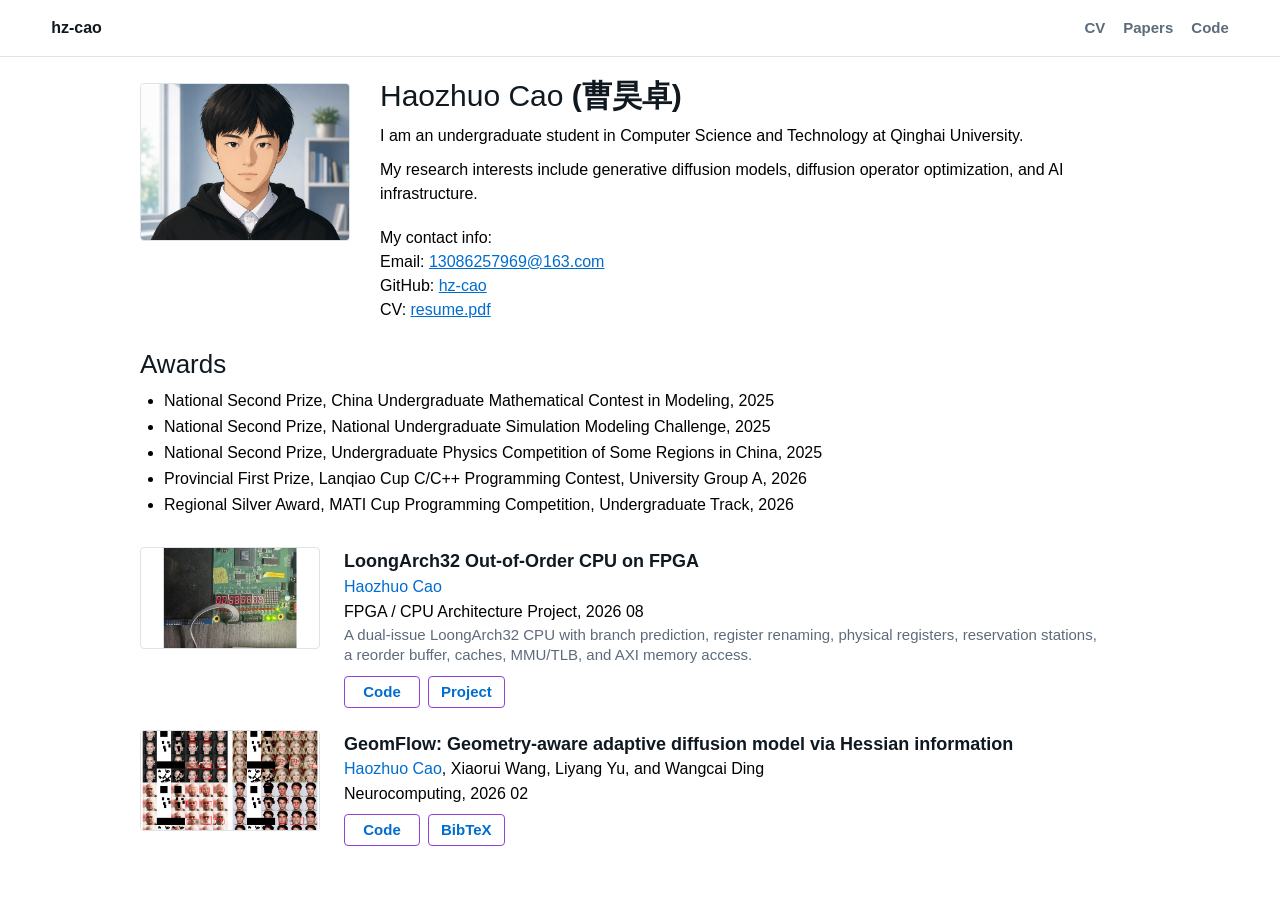
==== commit 8fc4ff59: "Use local rotated CPU project cover" ====
--- a/index.html
+++ b/index.html
@@ -45,7 +45,7 @@
         <h2 class="sr-only" id="publications-title">Publications</h2>
         <article class="publication">
           <a class="paper-thumb" href="projects/cpu-kernel/" aria-label="Open the CPU Kernel FPGA project page">
-            <img src="https://github.com/hz-cao/cpu-kernel/blob/main/evidence/functional/functional-3a.jpg?raw=true" alt="LoongArch32 CPU functional architecture diagram." />
+            <img src="functional-3a.jpg" alt="LoongArch32 CPU functional architecture diagram." />
           </a>
           <div class="paper-copy">
             <h3>LoongArch32 Out-of-Order CPU on FPGA</h3>
--- a/styles.css
+++ b/styles.css
@@ -120,3 +120,34 @@
   .project-hero { grid-template-columns: 1fr; gap: 18px; }
   .project-grid { grid-template-columns: 1fr; }
 }
+
+/* Uniform project covers, kept separate from each project description. */
+.publication {
+  grid-template-columns: 180px minmax(0, 1fr);
+  column-gap: 24px;
+  align-items: start;
+}
+.paper-thumb {
+  width: 180px;
+  aspect-ratio: 16 / 9;
+  overflow: hidden;
+  border: 1px solid var(--line);
+  border-radius: 4px;
+  background: #fff;
+}
+.paper-thumb img {
+  display: block;
+  width: 100%;
+  height: 100%;
+  max-width: none;
+  max-height: none;
+  object-fit: cover;
+  object-position: center;
+}
+.publication:first-of-type .paper-thumb img {
+  transform: rotate(90deg) scale(1.34);
+}
+@media (max-width: 720px) {
+  .publication { grid-template-columns: 1fr; row-gap: 14px; }
+  .paper-thumb { width: min(100%, 260px); }
+}
